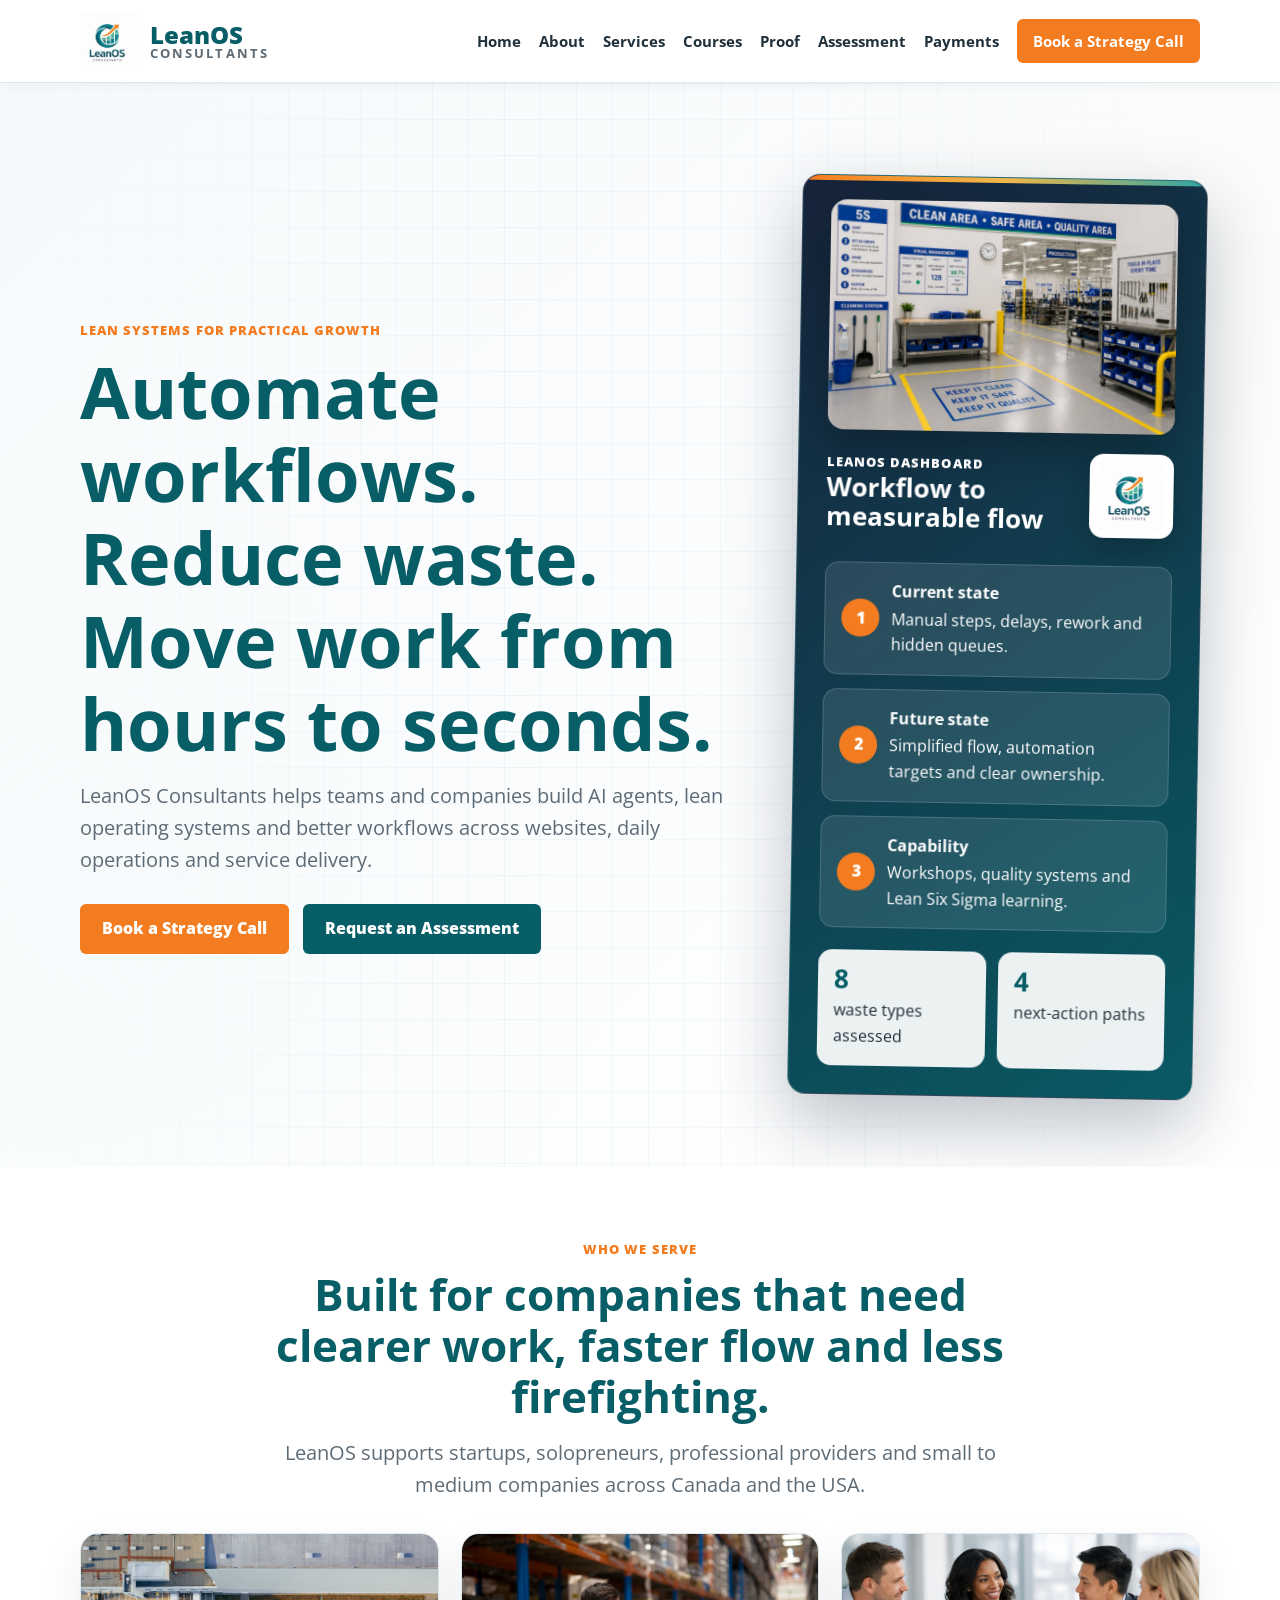
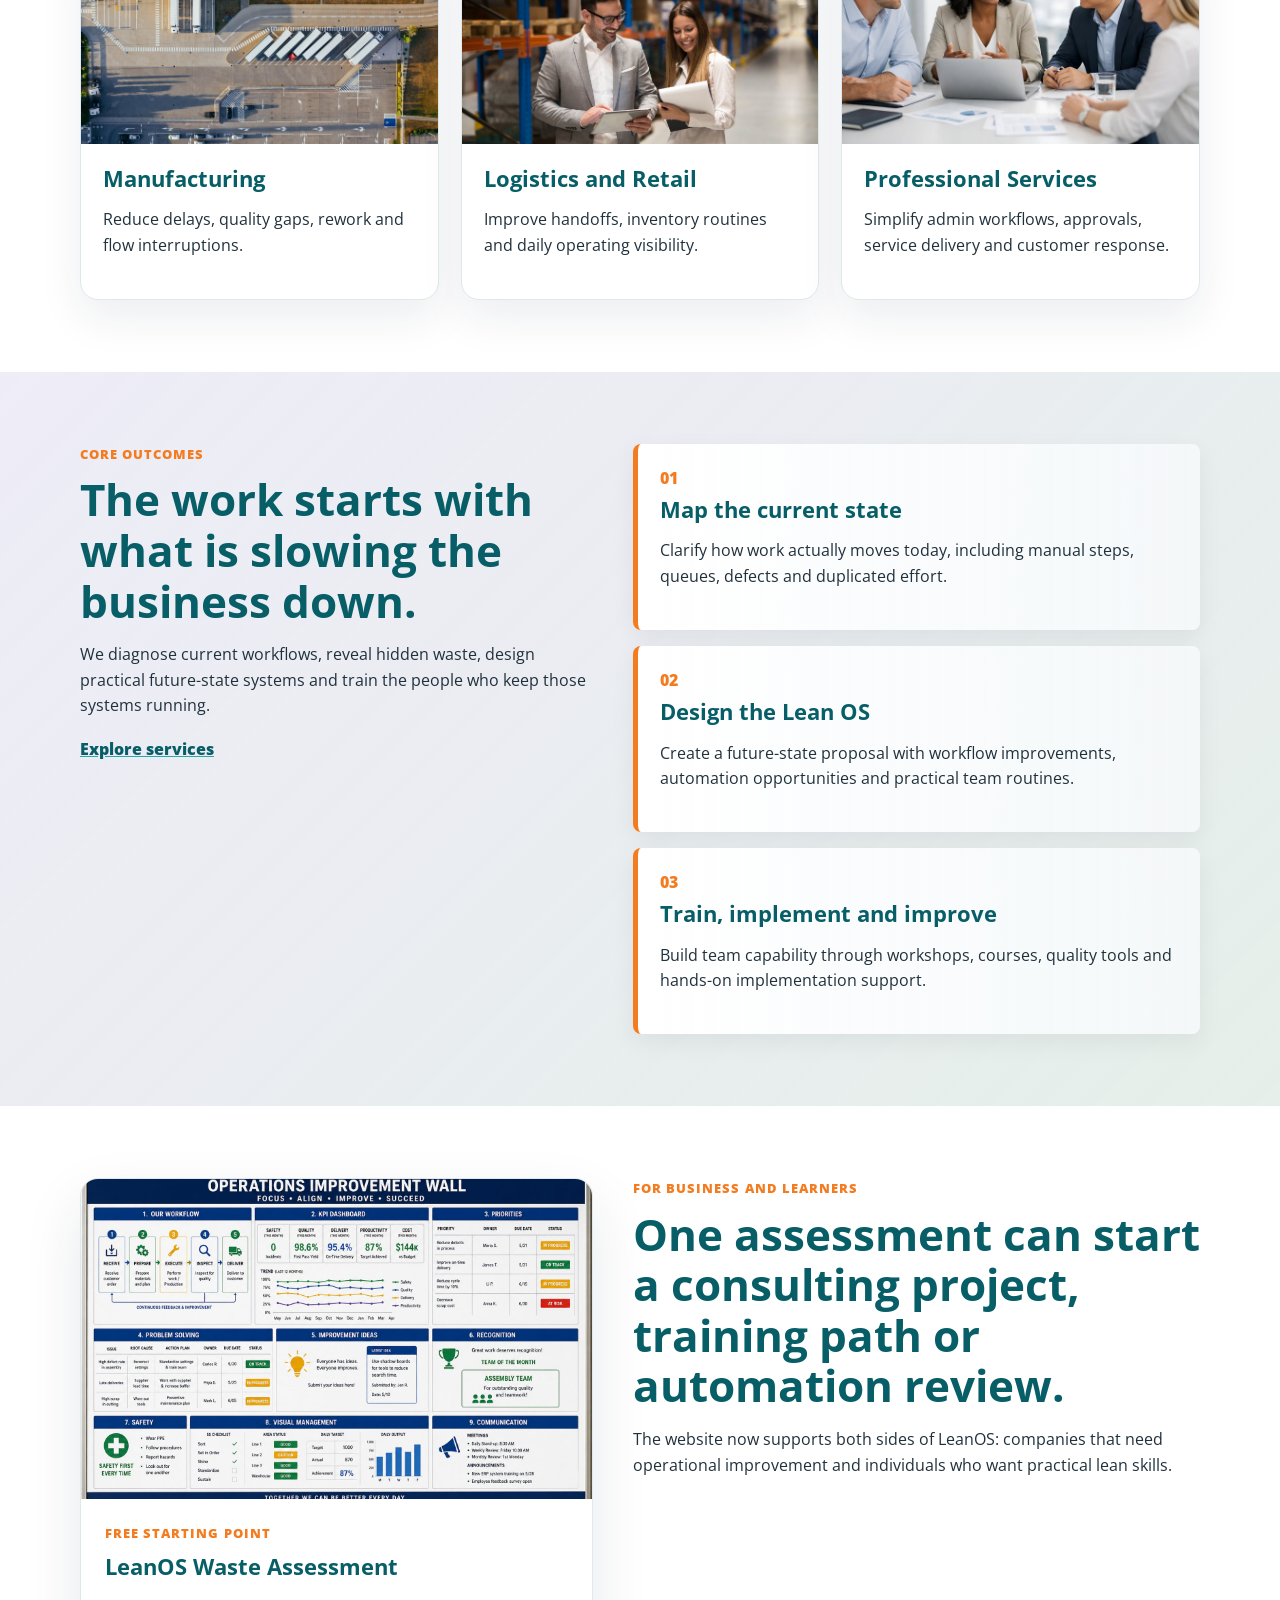
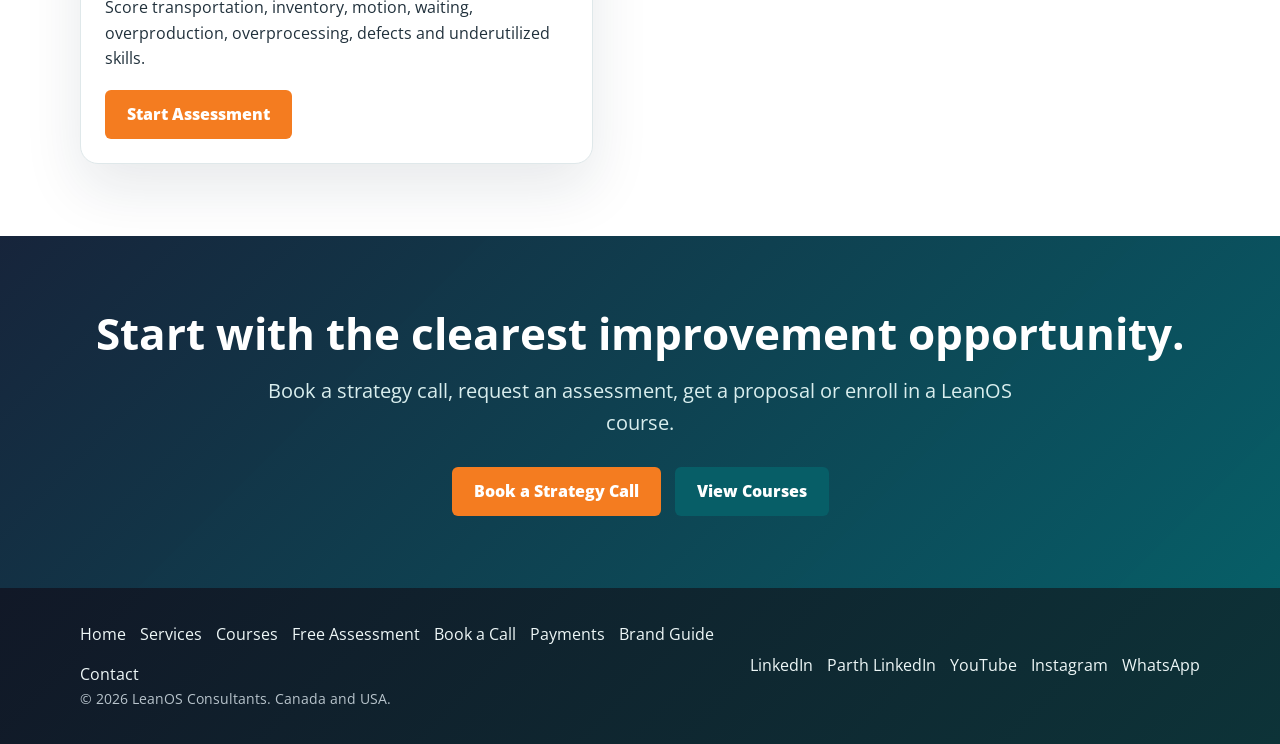
==== index.html @ dd46c3eb "Add files via upload" ====
<!DOCTYPE html>
<html lang="en">
<head>
  <meta charset="UTF-8">
  <meta name="viewport" content="width=device-width, initial-scale=1.0">
  <title>LeanOS Consultants | Lean Systems, AI Agents and Workflow Automation</title>
  <meta name="description" content="LeanOS Consultants helps startups, solopreneurs, small and medium companies improve workflows, reduce waste, train teams and automate daily operations.">
  <link rel="stylesheet" href="style.css">
</head>

<body>
<div id="header-placeholder"></div>

<main>
  <section class="hero">
    <div class="container hero-grid">
      <div>
        <p class="eyebrow">Lean systems for practical growth</p>
        <h1>Automate workflows. Reduce waste. Move work from hours to seconds.</h1>
        <p class="lead">
          LeanOS Consultants helps teams and companies build AI agents, lean operating systems and better workflows across websites, daily operations and service delivery.
        </p>
        <div class="button-row">
          <a href="contact.html" class="btn-primary page-link">Book a Strategy Call</a>
          <a href="office_assessment.html" class="btn-secondary page-link">Request an Assessment</a>
        </div>
      </div>

      <aside class="hero-visual" aria-label="LeanOS workflow transformation snapshot">
        <img class="visual-photo" src="assets/images/leanos-hero-operations.jpg" alt="Clean visual management area in an organized production environment">
        <div class="visual-top">
          <div>
            <p class="eyebrow">LeanOS dashboard</p>
            <h3>Workflow to measurable flow</h3>
          </div>
          <img src="assets/images/LeanOS_logo.png" alt="LeanOS Consultants logo">
        </div>

        <div class="workflow-map">
          <div class="workflow-card">
            <span>1</span>
            <p><strong>Current state</strong> Manual steps, delays, rework and hidden queues.</p>
          </div>
          <div class="workflow-card">
            <span>2</span>
            <p><strong>Future state</strong> Simplified flow, automation targets and clear ownership.</p>
          </div>
          <div class="workflow-card">
            <span>3</span>
            <p><strong>Capability</strong> Workshops, quality systems and Lean Six Sigma learning.</p>
          </div>
        </div>

        <div class="metric-row">
          <div class="metric-chip">
            <strong>8</strong>
            <p>waste types assessed</p>
          </div>
          <div class="metric-chip">
            <strong>4</strong>
            <p>next-action paths</p>
          </div>
        </div>
      </aside>
    </div>
  </section>

  <section>
    <div class="container">
      <div class="section-heading center">
        <p class="eyebrow">Who we serve</p>
        <h2>Built for companies that need clearer work, faster flow and less firefighting.</h2>
        <p class="lead">
          LeanOS supports startups, solopreneurs, professional providers and small to medium companies across Canada and the USA.
        </p>
      </div>

      <div class="media-grid">
        <article class="media-card">
          <img src="assets/images/leanos-production.jpg" alt="Production line and manufacturing workflow">
          <div>
            <h3>Manufacturing</h3>
            <p>Reduce delays, quality gaps, rework and flow interruptions.</p>
          </div>
        </article>
        <article class="media-card">
          <img src="assets/images/leanos-warehouse.jpg" alt="Warehouse team reviewing logistics operations">
          <div>
            <h3>Logistics and Retail</h3>
            <p>Improve handoffs, inventory routines and daily operating visibility.</p>
          </div>
        </article>
        <article class="media-card">
          <img src="assets/images/leanos-professional-services.jpg" alt="Professional services team discussing process improvement">
          <div>
            <h3>Professional Services</h3>
            <p>Simplify admin workflows, approvals, service delivery and customer response.</p>
          </div>
        </article>
      </div>
    </div>
  </section>

  <section class="story-band">
    <div class="container split">
      <div class="section-heading">
        <p class="eyebrow">Core outcomes</p>
        <h2>The work starts with what is slowing the business down.</h2>
        <p>
          We diagnose current workflows, reveal hidden waste, design practical future-state systems and train the people who keep those systems running.
        </p>
        <a href="services.html" class="text-link page-link">Explore services</a>
      </div>

      <div class="process">
        <div class="process-step">
          <span>01</span>
          <h3>Map the current state</h3>
          <p>Clarify how work actually moves today, including manual steps, queues, defects and duplicated effort.</p>
        </div>
        <div class="process-step">
          <span>02</span>
          <h3>Design the Lean OS</h3>
          <p>Create a future-state proposal with workflow improvements, automation opportunities and practical team routines.</p>
        </div>
        <div class="process-step">
          <span>03</span>
          <h3>Train, implement and improve</h3>
          <p>Build team capability through workshops, courses, quality tools and hands-on implementation support.</p>
        </div>
      </div>
    </div>
  </section>

  <section>
    <div class="container split">
      <div class="image-card">
        <img src="assets/images/leanos-assessment-board.jpg" alt="Operations improvement wall and dashboard board">
        <div class="image-card-content">
          <p class="eyebrow">Free starting point</p>
          <h3>LeanOS Waste Assessment</h3>
          <p>Score transportation, inventory, motion, waiting, overproduction, overprocessing, defects and underutilized skills.</p>
          <a href="office_assessment.html" class="btn-primary page-link">Start Assessment</a>
        </div>
      </div>

      <div class="section-heading">
        <p class="eyebrow">For business and learners</p>
        <h2>One assessment can start a consulting project, training path or automation review.</h2>
        <p>
          The website now supports both sides of LeanOS: companies that need operational improvement and individuals who want practical lean skills.
        </p>
      </div>
    </div>
  </section>

  <section class="cta-section">
    <div class="container">
      <h2>Start with the clearest improvement opportunity.</h2>
      <p class="lead">Book a strategy call, request an assessment, get a proposal or enroll in a LeanOS course.</p>
      <div class="button-row" style="justify-content:center;">
        <a href="contact.html" class="btn-primary page-link">Book a Strategy Call</a>
        <a href="courses.html" class="btn-secondary page-link">View Courses</a>
      </div>
    </div>
  </section>
</main>

<div id="footer-placeholder"></div>
<script src="layout.js"></script>
</body>
</html>
---- style.css ----
@import url("https://fonts.googleapis.com/css2?family=Open+Sans:wght@400;600;700;800;900&display=swap");

/* ===== LeanOS Consultants brand system ===== */
:root {
  --white: #ffffff;
  --ink: #21313c;
  --muted: #5d6b76;
  --line: #dfe8ea;
  --light-bg: #f6f9fb;
  --panel: #ffffff;
  --deep-teal: #075e67;
  --deep-teal-hover: #064c54;
  --medium-teal: #2ca6a4;
  --mint: #b8ddd6;
  --orange: #f47c20;
  --orange-hover: #d96610;
  --navy: #17233a;
  --blue: #335c81;
  --gold: #f2b84b;
  --sage: #dce9df;
  --lavender: #ece9f7;
  --charcoal: #111827;
}

* {
  box-sizing: border-box;
}

html,
body {
  margin: 0;
  min-height: 100%;
}

body {
  color: var(--ink);
  font-family: "Open Sans", Calibri, Arial, sans-serif;
  line-height: 1.6;
  background:
    linear-gradient(180deg, rgba(246, 249, 251, 0.7), rgba(255, 255, 255, 0) 420px),
    var(--white);
  display: flex;
  flex-direction: column;
}

main {
  flex: 1;
}

a {
  color: inherit;
}

.container {
  width: min(1120px, calc(100% - 40px));
  margin: 0 auto;
}

section {
  padding: 72px 0;
}

.section-heading {
  max-width: 760px;
  margin-bottom: 32px;
}

.section-heading.center {
  text-align: center;
  margin-left: auto;
  margin-right: auto;
}

.eyebrow {
  color: var(--orange);
  font-size: 13px;
  font-weight: 800;
  letter-spacing: 0.08em;
  margin: 0 0 10px;
  text-transform: uppercase;
}

h1,
h2,
h3 {
  color: var(--deep-teal);
  font-family: "Open Sans", Calibri, Arial, sans-serif;
  line-height: 1.15;
  margin: 0 0 16px;
}

h1 {
  font-size: clamp(40px, 6vw, 72px);
  max-width: 880px;
}

h2 {
  font-size: clamp(30px, 4vw, 44px);
}

h3 {
  font-size: 22px;
}

p {
  margin: 0 0 18px;
}

.lead {
  color: var(--muted);
  font-size: 20px;
  max-width: 760px;
}

.muted {
  color: var(--muted);
}

/* ===== Header ===== */
header {
  backdrop-filter: blur(18px);
  background: rgba(255, 255, 255, 0.88);
  border-bottom: 1px solid var(--line);
  box-shadow: 0 2px 12px rgba(7, 94, 103, 0.06);
  position: sticky;
  top: 0;
  z-index: 1000;
}

header .container {
  display: flex;
  align-items: center;
  justify-content: space-between;
  gap: 24px;
  padding: 12px 0;
}

.logo {
  display: flex;
  align-items: center;
  gap: 12px;
  text-decoration: none;
}

.logo img {
  width: 58px;
  height: 58px;
  object-fit: contain;
}

.brand-text {
  display: flex;
  flex-direction: column;
  line-height: 1;
}

.brand-main {
  color: var(--deep-teal);
  font-size: 24px;
  font-weight: 800;
}

.brand-sub {
  color: var(--muted);
  font-size: 13px;
  font-weight: 700;
  letter-spacing: 0.16em;
  text-transform: uppercase;
}

nav {
  display: flex;
  align-items: center;
  gap: 18px;
  flex-wrap: wrap;
}

nav a {
  color: var(--ink);
  font-size: 15px;
  font-weight: 700;
  text-decoration: none;
}

nav a:hover {
  color: var(--orange);
}

nav .nav-cta {
  background: var(--orange);
  border-radius: 6px;
  color: var(--white);
  padding: 10px 16px;
}

nav .nav-cta:hover {
  background: var(--orange-hover);
  color: var(--white);
}

/* ===== Layout primitives ===== */
.hero {
  background:
    linear-gradient(135deg, rgba(246, 249, 251, 0.96), rgba(255, 255, 255, 0.9)),
    radial-gradient(circle at 92% 18%, rgba(242, 184, 75, 0.22), transparent 30%),
    radial-gradient(circle at 12% 80%, rgba(44, 166, 164, 0.2), transparent 32%);
  overflow: hidden;
  padding: 94px 0 70px;
  position: relative;
}

.hero::after {
  background-image:
    linear-gradient(rgba(7, 94, 103, 0.06) 1px, transparent 1px),
    linear-gradient(90deg, rgba(7, 94, 103, 0.06) 1px, transparent 1px);
  background-size: 36px 36px;
  content: "";
  inset: 0;
  mask-image: linear-gradient(90deg, transparent, #000 40%, transparent);
  opacity: 0.8;
  pointer-events: none;
  position: absolute;
}

.hero > .container {
  position: relative;
  z-index: 1;
}

.hero-grid {
  align-items: center;
  display: grid;
  gap: 40px;
  grid-template-columns: minmax(0, 1.25fr) minmax(280px, 0.75fr);
}

.hero-panel {
  background: var(--white);
  border: 1px solid var(--line);
  border-radius: 8px;
  box-shadow: 0 16px 40px rgba(7, 94, 103, 0.12);
  padding: 28px;
}

.hero-visual {
  background:
    linear-gradient(145deg, rgba(23, 35, 58, 0.94), rgba(7, 94, 103, 0.92)),
    var(--navy);
  border: 1px solid rgba(255, 255, 255, 0.12);
  border-radius: 18px;
  box-shadow: 0 28px 70px rgba(23, 35, 58, 0.28);
  color: var(--white);
  min-height: 430px;
  overflow: hidden;
  padding: 28px;
  position: relative;
  transform: rotate(1deg);
}

.hero-visual::before {
  background: linear-gradient(90deg, var(--orange), var(--gold), var(--medium-teal));
  content: "";
  height: 5px;
  left: 0;
  position: absolute;
  right: 0;
  top: 0;
}

.hero-visual img {
  background: var(--white);
  border-radius: 14px;
  box-shadow: 0 12px 30px rgba(0, 0, 0, 0.2);
  height: 84px;
  object-fit: contain;
  padding: 8px;
  width: 84px;
}

.hero-visual .visual-photo {
  background: transparent;
  border-radius: 16px;
  box-shadow: 0 18px 42px rgba(0, 0, 0, 0.26);
  display: block;
  height: 230px;
  margin: -4px 0 20px;
  object-fit: cover;
  padding: 0;
  width: 100%;
}

.visual-top {
  align-items: center;
  display: flex;
  justify-content: space-between;
  margin-bottom: 28px;
}

.visual-top p,
.visual-top h3,
.workflow-card p,
.metric-chip p {
  color: inherit;
  margin: 0;
}

.visual-top h3 {
  color: var(--white);
  font-size: 26px;
}

.workflow-map {
  display: grid;
  gap: 14px;
}

.workflow-card {
  align-items: center;
  background: rgba(255, 255, 255, 0.1);
  border: 1px solid rgba(255, 255, 255, 0.16);
  border-radius: 14px;
  display: grid;
  gap: 12px;
  grid-template-columns: 38px 1fr;
  padding: 16px;
}

.workflow-card span {
  align-items: center;
  background: var(--orange);
  border-radius: 50%;
  color: var(--white);
  display: inline-flex;
  font-weight: 900;
  height: 38px;
  justify-content: center;
  width: 38px;
}

.workflow-card strong {
  color: var(--white);
  display: block;
  margin-bottom: 2px;
}

.metric-row {
  display: grid;
  gap: 12px;
  grid-template-columns: repeat(2, minmax(0, 1fr));
  margin-top: 22px;
}

.metric-chip {
  background: rgba(255, 255, 255, 0.92);
  border-radius: 14px;
  color: var(--ink);
  padding: 16px;
}

.metric-chip strong {
  color: var(--deep-teal);
  display: block;
  font-size: 26px;
  line-height: 1;
  margin-bottom: 6px;
}

.hero-panel img {
  display: block;
  margin: 0 auto 20px;
  max-width: 190px;
  width: 70%;
}

.proof-list {
  display: grid;
  gap: 14px;
  margin: 0;
  padding: 0;
}

.proof-list li {
  border-top: 1px solid var(--line);
  color: var(--ink);
  list-style: none;
  padding-top: 14px;
}

.button-row {
  display: flex;
  flex-wrap: wrap;
  gap: 14px;
  margin-top: 28px;
}

.btn-primary,
.btn-secondary,
.primary-btn {
  align-items: center;
  border: 0;
  border-radius: 6px;
  cursor: pointer;
  display: inline-flex;
  font-family: inherit;
  font-size: 16px;
  font-weight: 800;
  justify-content: center;
  min-height: 48px;
  padding: 12px 22px;
  text-decoration: none;
  transition: background 0.2s ease, color 0.2s ease, box-shadow 0.2s ease, transform 0.2s ease;
}

.btn-primary,
.primary-btn {
  background: var(--orange);
  color: var(--white);
}

.btn-primary:hover,
.primary-btn:hover {
  background: var(--orange-hover);
  box-shadow: 0 10px 24px rgba(244, 124, 32, 0.22);
  transform: translateY(-2px);
}

.btn-secondary {
  background: var(--deep-teal);
  color: var(--white);
}

.btn-secondary:hover {
  background: var(--deep-teal-hover);
  box-shadow: 0 10px 24px rgba(7, 94, 103, 0.18);
  transform: translateY(-2px);
}

.text-link {
  color: var(--deep-teal);
  font-weight: 800;
  text-decoration-color: var(--medium-teal);
}

.alt-bg {
  background: var(--light-bg);
}

.split {
  align-items: start;
  display: grid;
  gap: 40px;
  grid-template-columns: minmax(0, 0.95fr) minmax(0, 1.05fr);
}

.cards,
.offer-grid,
.case-grid,
.course-grid,
.testimonial-grid {
  display: grid;
  gap: 22px;
  grid-template-columns: repeat(3, minmax(0, 1fr));
}

.card,
.offer-card,
.case-card,
.course-card,
.testimonial-card,
.contact-card,
.brand-card {
  background: var(--panel);
  border: 1px solid var(--line);
  border-radius: 8px;
  box-shadow: 0 14px 34px rgba(23, 35, 58, 0.06);
  padding: 26px;
  transition: border-color 0.2s ease, box-shadow 0.2s ease, transform 0.2s ease;
}

.card {
  border-top: 4px solid var(--medium-teal);
}

.card:hover,
.offer-card:hover,
.case-card:hover,
.course-card:hover,
.testimonial-card:hover,
.contact-card:hover,
.brand-card:hover {
  border-color: rgba(44, 166, 164, 0.45);
  box-shadow: 0 20px 44px rgba(23, 35, 58, 0.11);
  transform: translateY(-5px);
}

.card h3,
.offer-card h3,
.case-card h3,
.course-card h3,
.testimonial-card h3,
.contact-card h3 {
  margin-bottom: 10px;
}

.check-list,
.plain-list {
  margin: 0;
  padding-left: 20px;
}

.check-list li,
.plain-list li {
  margin-bottom: 10px;
}

.pill-row {
  display: flex;
  flex-wrap: wrap;
  gap: 10px;
  margin-top: 18px;
}

.pill {
  background: #e7f3f1;
  border: 1px solid #cae4df;
  border-radius: 999px;
  color: var(--deep-teal);
  display: inline-flex;
  font-size: 14px;
  font-weight: 800;
  padding: 7px 12px;
}

.stat-strip {
  display: grid;
  gap: 16px;
  grid-template-columns: repeat(4, minmax(0, 1fr));
}

.stat {
  background: var(--deep-teal);
  border-radius: 8px;
  color: var(--white);
  padding: 24px;
}

.stat strong {
  color: var(--orange);
  display: block;
  font-size: 36px;
  line-height: 1;
  margin-bottom: 8px;
}

.process {
  display: grid;
  gap: 16px;
}

.process-step {
  background:
    linear-gradient(90deg, rgba(255, 255, 255, 1), rgba(246, 249, 251, 0.9));
  border-left: 5px solid var(--orange);
  border-radius: 8px;
  box-shadow: 0 8px 24px rgba(17, 24, 39, 0.06);
  padding: 22px;
}

.process-step span {
  color: var(--orange);
  display: block;
  font-weight: 900;
  margin-bottom: 6px;
}

.cta-section {
  background:
    linear-gradient(135deg, rgba(23, 35, 58, 0.98), rgba(7, 94, 103, 0.96)),
    var(--deep-teal);
  color: var(--white);
  text-align: center;
}

.cta-section h2,
.cta-section p {
  color: var(--white);
}

.cta-section .lead {
  color: #d9eeee;
  margin-left: auto;
  margin-right: auto;
}

/* ===== Forms ===== */
form {
  background: var(--white);
  border: 1px solid var(--line);
  border-radius: 8px;
  box-shadow: 0 16px 40px rgba(7, 94, 103, 0.1);
  display: flex;
  flex-direction: column;
  gap: 18px;
  margin: 0 auto;
  max-width: 720px;
  padding: 32px;
}

.modern-form {
  background:
    linear-gradient(180deg, rgba(255, 255, 255, 0.96), rgba(246, 249, 251, 0.92)),
    var(--white);
  border: 1px solid rgba(7, 94, 103, 0.16);
  border-radius: 22px;
  box-shadow: 0 28px 70px rgba(23, 35, 58, 0.12);
  max-width: 860px;
  padding: clamp(24px, 4vw, 42px);
  position: relative;
}

.modern-form::before {
  background: linear-gradient(90deg, var(--orange), var(--gold), var(--medium-teal));
  border-radius: 22px 22px 0 0;
  content: "";
  height: 6px;
  left: 0;
  position: absolute;
  right: 0;
  top: 0;
}

.form-kicker {
  color: var(--orange);
  font-size: 12px;
  font-weight: 900;
  letter-spacing: 0.12em;
  margin: 0 0 4px;
  text-transform: uppercase;
}

form .form-title {
  margin-bottom: 0;
  text-align: left;
}

.form-row {
  display: grid;
  gap: 16px;
  grid-template-columns: repeat(2, minmax(0, 1fr));
}

label {
  color: var(--deep-teal);
  display: block;
  font-size: 14px;
  font-weight: 800;
  margin-bottom: 6px;
}

input,
select,
textarea {
  background: #f7fafb;
  border: 1px solid #d6e3e6;
  border-radius: 12px;
  color: var(--ink);
  font: inherit;
  min-height: 56px;
  padding: 14px 16px;
  transition: background 0.2s ease, border-color 0.2s ease, box-shadow 0.2s ease;
  width: 100%;
}

input:focus,
select:focus,
textarea:focus {
  background: var(--white);
  border-color: var(--medium-teal);
  box-shadow: 0 0 0 3px rgba(44, 166, 164, 0.18);
  outline: 0;
}

textarea {
  min-height: 140px;
  resize: vertical;
}

.thank-you {
  color: var(--deep-teal);
  display: none;
  font-weight: 800;
  margin: 0;
}

.form-error {
  color: #a33a2a;
  display: none;
  font-weight: 800;
  margin: 0;
}

.form-actions {
  display: flex;
  flex-wrap: wrap;
  gap: 12px;
}

.field {
  min-width: 0;
}

.contact-layout {
  align-items: start;
  display: grid;
  gap: 34px;
  grid-template-columns: minmax(0, 0.75fr) minmax(320px, 1.25fr);
}

.contact-stack {
  display: grid;
  gap: 18px;
}

.contact-layout-modern {
  grid-template-columns: minmax(280px, 0.62fr) minmax(360px, 1.38fr);
}

.contact-profile-card {
  background:
    linear-gradient(145deg, rgba(23, 35, 58, 0.98), rgba(7, 94, 103, 0.95));
  border: 0;
  color: var(--white);
}

.contact-profile-card h3,
.contact-profile-card p,
.contact-profile-card a {
  color: var(--white);
}

.contact-profile-card .muted {
  color: #d9eeee;
}

.mini-logo {
  background: var(--white);
  border-radius: 16px;
  display: inline-flex;
  margin-bottom: 18px;
  padding: 8px;
}

.mini-logo img {
  height: 74px;
  object-fit: contain;
  width: 74px;
}

.next-step-card {
  background: #fff8ed;
  border-color: rgba(244, 124, 32, 0.2);
}

.next-step {
  align-items: start;
  display: grid;
  gap: 12px;
  grid-template-columns: 34px 1fr;
  margin-top: 14px;
}

.next-step span {
  align-items: center;
  background: var(--orange);
  border-radius: 50%;
  color: var(--white);
  display: inline-flex;
  font-weight: 900;
  height: 34px;
  justify-content: center;
  width: 34px;
}

.next-step p {
  margin: 4px 0 0;
}

/* ===== Footer ===== */
footer {
  background:
    linear-gradient(135deg, var(--charcoal), #0d3338);
  color: var(--white);
  padding: 34px 0;
}

.footer-container {
  align-items: center;
  display: grid;
  gap: 20px;
  grid-template-columns: 1fr auto;
  width: min(1120px, calc(100% - 40px));
  margin: 0 auto;
}

.footer-links,
.footer-socials {
  display: flex;
  flex-wrap: wrap;
  gap: 14px;
}

.footer-links a,
.footer-socials a {
  color: #eef7f7;
  text-decoration: none;
}

.footer-links a:hover,
.footer-socials a:hover {
  color: var(--orange);
}

.footer-copy {
  color: #b8c4cc;
  font-size: 14px;
}

/* ===== Assessment page ===== */
.assessment-shell {
  background: var(--light-bg);
}

.assessment-header {
  background: var(--deep-teal);
  color: var(--white);
  padding: 54px 0;
}

.modern-assessment-hero {
  background:
    linear-gradient(135deg, rgba(7, 94, 103, 0.97), rgba(23, 35, 58, 0.95)),
    var(--deep-teal);
  overflow: hidden;
  position: relative;
}

.modern-assessment-hero::after {
  background-image:
    linear-gradient(rgba(255, 255, 255, 0.08) 1px, transparent 1px),
    linear-gradient(90deg, rgba(255, 255, 255, 0.08) 1px, transparent 1px);
  background-size: 34px 34px;
  content: "";
  inset: 0;
  opacity: 0.6;
  pointer-events: none;
  position: absolute;
}

.modern-assessment-hero > .container {
  position: relative;
  z-index: 1;
}

.assessment-header h1,
.assessment-header p {
  color: var(--white);
}

.assessment-summary-card {
  background: rgba(255, 255, 255, 0.12);
  border: 1px solid rgba(255, 255, 255, 0.18);
  border-radius: 18px;
  color: var(--white);
  padding: 26px;
}

.assessment-summary-card h3,
.assessment-summary-card p {
  color: var(--white);
}

.summary-image {
  border-radius: 14px;
  display: block;
  height: 190px;
  margin-bottom: 20px;
  object-fit: cover;
  width: 100%;
}

.assessment-form {
  margin-top: -120px;
}

.assessment-card {
  background: rgba(255, 255, 255, 0.92);
  border: 1px solid rgba(7, 94, 103, 0.12);
  border-radius: 18px;
  margin-bottom: 24px;
  padding: clamp(22px, 3vw, 32px);
}

.assessment-question {
  align-items: center;
  background: #f7fafb;
  border: 1px solid #e4edf0;
  border-radius: 14px;
  display: grid;
  gap: 18px;
  grid-template-columns: minmax(0, 1fr) 170px;
  margin: 12px 0;
  padding: 14px;
}

.assessment-question:first-of-type {
  border-top: 1px solid #e4edf0;
}

.assessment-actions {
  display: flex;
  flex-wrap: wrap;
  gap: 12px;
  justify-content: center;
  margin: 28px 0;
}

.result-bar {
  background: #e7f3f1;
  border-radius: 999px;
  height: 12px;
  overflow: hidden;
}

.result-bar span {
  background: var(--orange);
  display: block;
  height: 100%;
}

.calendar-shell {
  background: var(--white);
  border: 1px solid var(--line);
  border-radius: 22px;
  box-shadow: 0 28px 70px rgba(23, 35, 58, 0.1);
  overflow: hidden;
}

.calendar-header {
  align-items: center;
  display: flex;
  gap: 18px;
  justify-content: space-between;
  padding: 24px 28px;
}

.calendar-frame {
  border: 0;
  display: block;
  height: 760px;
  width: 100%;
}

.payment-grid {
  display: grid;
  gap: 22px;
  grid-template-columns: repeat(3, minmax(0, 1fr));
}

.payment-card {
  background:
    linear-gradient(180deg, rgba(255, 255, 255, 1), rgba(246, 249, 251, 0.95));
  border: 1px solid var(--line);
  border-radius: 20px;
  box-shadow: 0 20px 48px rgba(23, 35, 58, 0.08);
  display: flex;
  flex-direction: column;
  min-height: 300px;
  padding: 28px;
}

.payment-card .btn-primary {
  margin-top: auto;
}

/* ===== Brand guide ===== */
.brand-grid {
  display: grid;
  gap: 18px;
  grid-template-columns: repeat(2, minmax(0, 1fr));
}

.swatch {
  align-items: center;
  display: flex;
  gap: 14px;
  margin: 12px 0;
}

.swatch-color {
  border: 1px solid var(--line);
  border-radius: 6px;
  height: 54px;
  width: 72px;
}

/* ===== Modern visual sections ===== */
.story-band {
  background:
    linear-gradient(135deg, rgba(236, 233, 247, 0.8), rgba(220, 233, 223, 0.65)),
    var(--light-bg);
}

.visual-card {
  background: var(--navy);
  border-radius: 18px;
  color: var(--white);
  overflow: hidden;
  padding: 28px;
  position: relative;
}

.visual-card::after {
  background:
    radial-gradient(circle at 70% 20%, rgba(244, 124, 32, 0.4), transparent 22%),
    radial-gradient(circle at 20% 80%, rgba(44, 166, 164, 0.35), transparent 28%);
  content: "";
  inset: 0;
  pointer-events: none;
  position: absolute;
}

.visual-card > * {
  position: relative;
  z-index: 1;
}

.visual-card h3,
.visual-card p {
  color: var(--white);
}

.image-card {
  background: var(--white);
  border: 1px solid var(--line);
  border-radius: 18px;
  box-shadow: 0 24px 58px rgba(23, 35, 58, 0.1);
  overflow: hidden;
}

.image-card img {
  display: block;
  height: 320px;
  object-fit: cover;
  width: 100%;
}

.image-card-content {
  padding: 24px;
}

.image-card-content p:last-child {
  margin-bottom: 0;
}

.media-grid {
  display: grid;
  gap: 22px;
  grid-template-columns: repeat(3, minmax(0, 1fr));
}

.media-card {
  background: var(--white);
  border: 1px solid var(--line);
  border-radius: 18px;
  box-shadow: 0 18px 44px rgba(23, 35, 58, 0.08);
  overflow: hidden;
}

.media-card img {
  display: block;
  height: 210px;
  object-fit: cover;
  width: 100%;
}

.media-card div {
  padding: 22px;
}

.offer-card img,
.course-card img {
  border-radius: 14px;
  display: block;
  height: 180px;
  margin: -8px -8px 18px;
  object-fit: cover;
  width: calc(100% + 16px);
}

.industry-strip {
  display: grid;
  gap: 16px;
  grid-template-columns: repeat(6, minmax(0, 1fr));
}

.industry-tile {
  background: var(--white);
  border: 1px solid var(--line);
  border-radius: 14px;
  color: var(--deep-teal);
  font-weight: 800;
  min-height: 120px;
  padding: 18px;
}

.industry-tile:nth-child(2n) {
  background: var(--sage);
}

.industry-tile:nth-child(3n) {
  background: var(--lavender);
}

.industry-tile:nth-child(4n) {
  background: #fff5e7;
}

.founder-card {
  align-items: center;
  background:
    linear-gradient(135deg, rgba(255, 255, 255, 0.94), rgba(246, 249, 251, 0.96));
  border: 1px solid var(--line);
  border-radius: 18px;
  box-shadow: 0 22px 54px rgba(23, 35, 58, 0.1);
  display: grid;
  gap: 30px;
  grid-template-columns: 240px 1fr;
  padding: 34px;
}

.founder-photo {
  align-items: center;
  aspect-ratio: 1;
  background:
    linear-gradient(135deg, rgba(7, 94, 103, 0.95), rgba(51, 92, 129, 0.95)),
    var(--deep-teal);
  border-radius: 18px;
  color: var(--white);
  display: flex;
  font-size: 64px;
  font-weight: 900;
  justify-content: center;
  overflow: hidden;
}

.founder-photo img {
  height: 100%;
  object-fit: cover;
  width: 100%;
}

.founder-meta {
  color: var(--orange);
  font-weight: 900;
  letter-spacing: 0.06em;
  text-transform: uppercase;
}

/* ===== Motion ===== */
@keyframes fadeUp {
  from {
    opacity: 0;
    transform: translateY(24px);
  }
  to {
    opacity: 1;
    transform: translateY(0);
  }
}

@keyframes gentleFloat {
  0%,
  100% {
    transform: translateY(0) rotate(1deg);
  }
  50% {
    transform: translateY(-10px) rotate(0deg);
  }
}

.hero h1,
.hero .lead,
.hero .button-row {
  animation: fadeUp 0.75s ease both;
}

.hero .lead {
  animation-delay: 0.1s;
}

.hero .button-row {
  animation-delay: 0.2s;
}

.hero-visual {
  animation: gentleFloat 7s ease-in-out infinite;
}

.reveal {
  opacity: 0;
  transform: translateY(22px);
  transition: opacity 0.7s ease, transform 0.7s ease;
}

.reveal.in-view {
  opacity: 1;
  transform: translateY(0);
}

@media (prefers-reduced-motion: reduce) {
  *,
  *::before,
  *::after {
    animation-duration: 0.01ms !important;
    animation-iteration-count: 1 !important;
    scroll-behavior: auto !important;
    transition-duration: 0.01ms !important;
  }
}

/* ===== Responsive ===== */
@media (max-width: 900px) {
  header .container,
  .hero-grid,
  .split,
  .contact-layout,
  .footer-container {
    grid-template-columns: 1fr;
  }

  header .container {
    align-items: flex-start;
  }

  nav {
    gap: 12px;
  }

  .cards,
  .offer-grid,
  .case-grid,
  .course-grid,
  .testimonial-grid,
  .payment-grid,
  .media-grid,
  .stat-strip,
  .brand-grid,
  .industry-strip,
  .founder-card {
    grid-template-columns: 1fr;
  }

  .hero-visual {
    transform: none;
  }

  .assessment-form {
    margin-top: -70px;
  }

  .calendar-header {
    align-items: flex-start;
    flex-direction: column;
  }
}

@media (max-width: 640px) {
  .container,
  .footer-container {
    width: min(100% - 28px, 1120px);
  }

  section {
    padding: 52px 0;
  }

  .form-row,
  .assessment-question {
    grid-template-columns: 1fr;
  }

  form {
    padding: 24px;
  }

  .logo img {
    width: 48px;
    height: 48px;
  }

  .metric-row {
    grid-template-columns: 1fr;
  }

  .founder-card {
    padding: 22px;
  }

  .calendar-frame {
    height: 680px;
  }

  .image-card img,
  .hero-visual .visual-photo {
    height: 240px;
  }
}
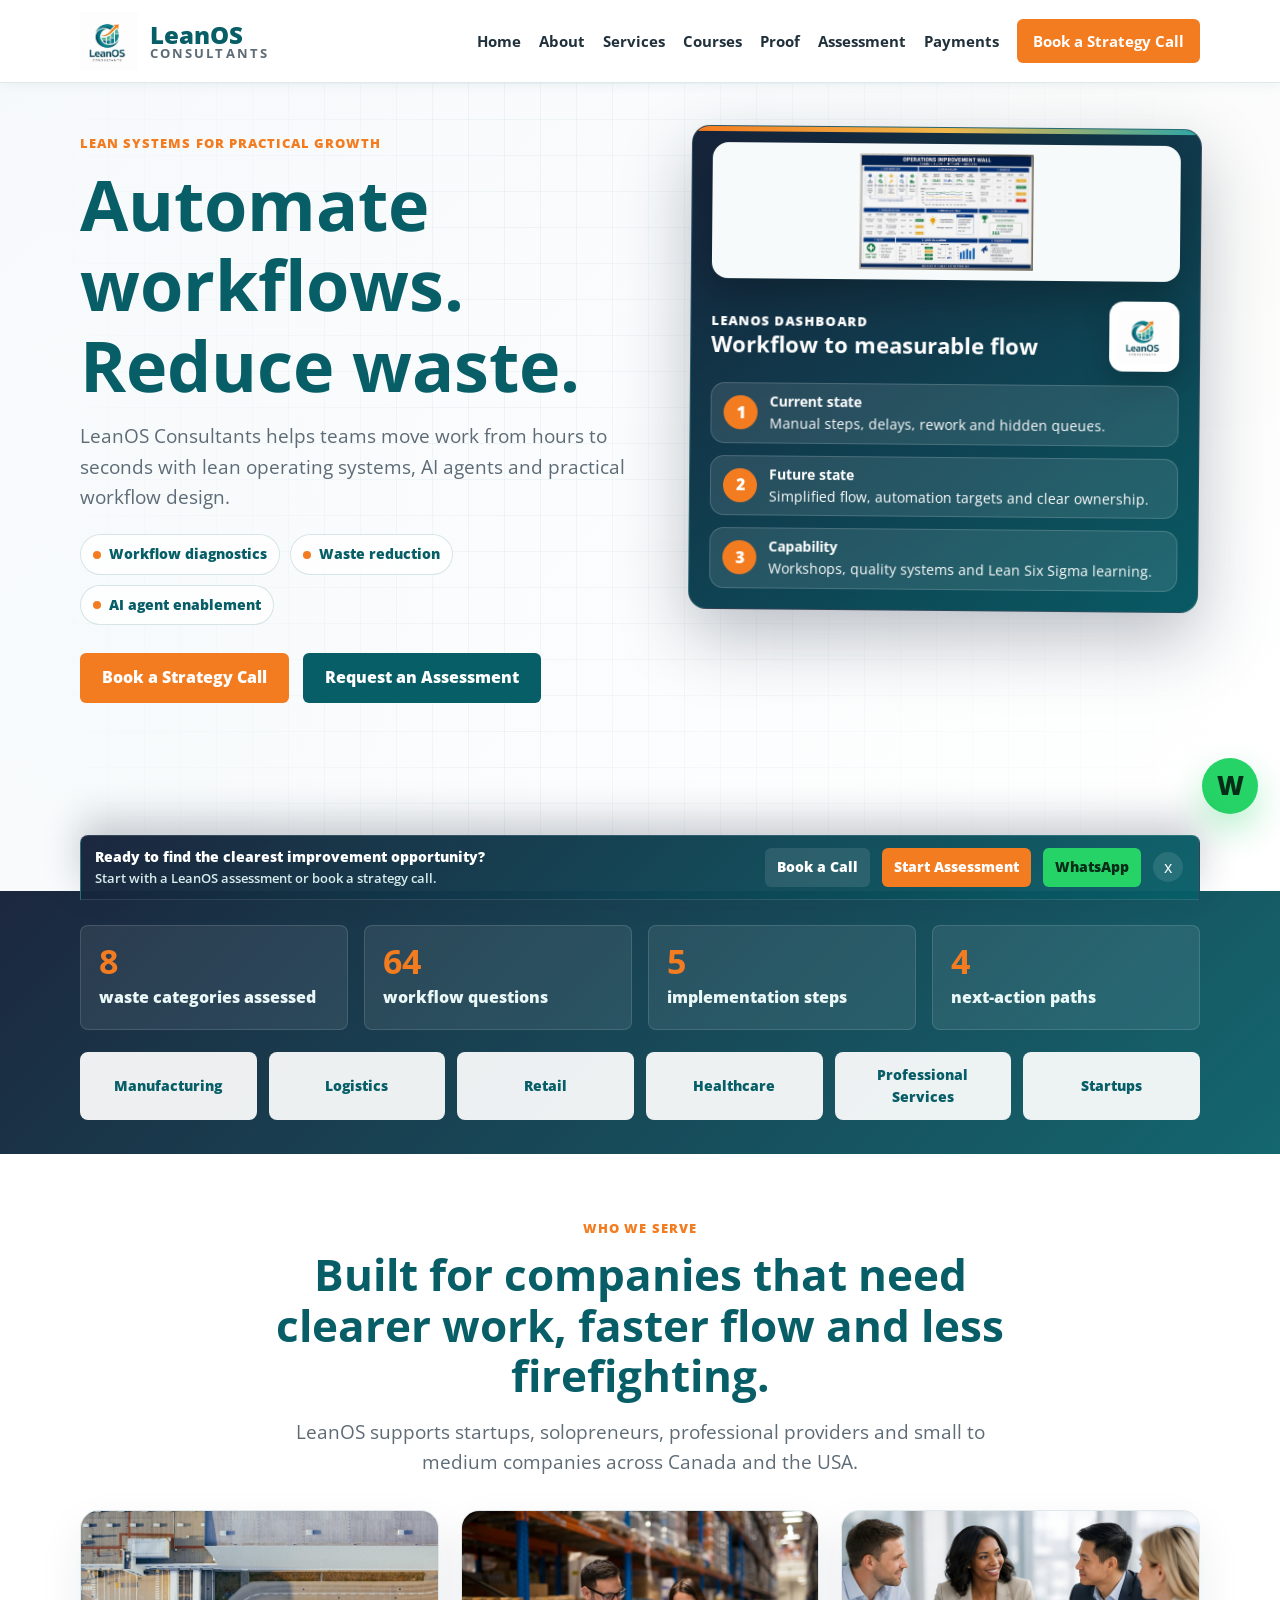
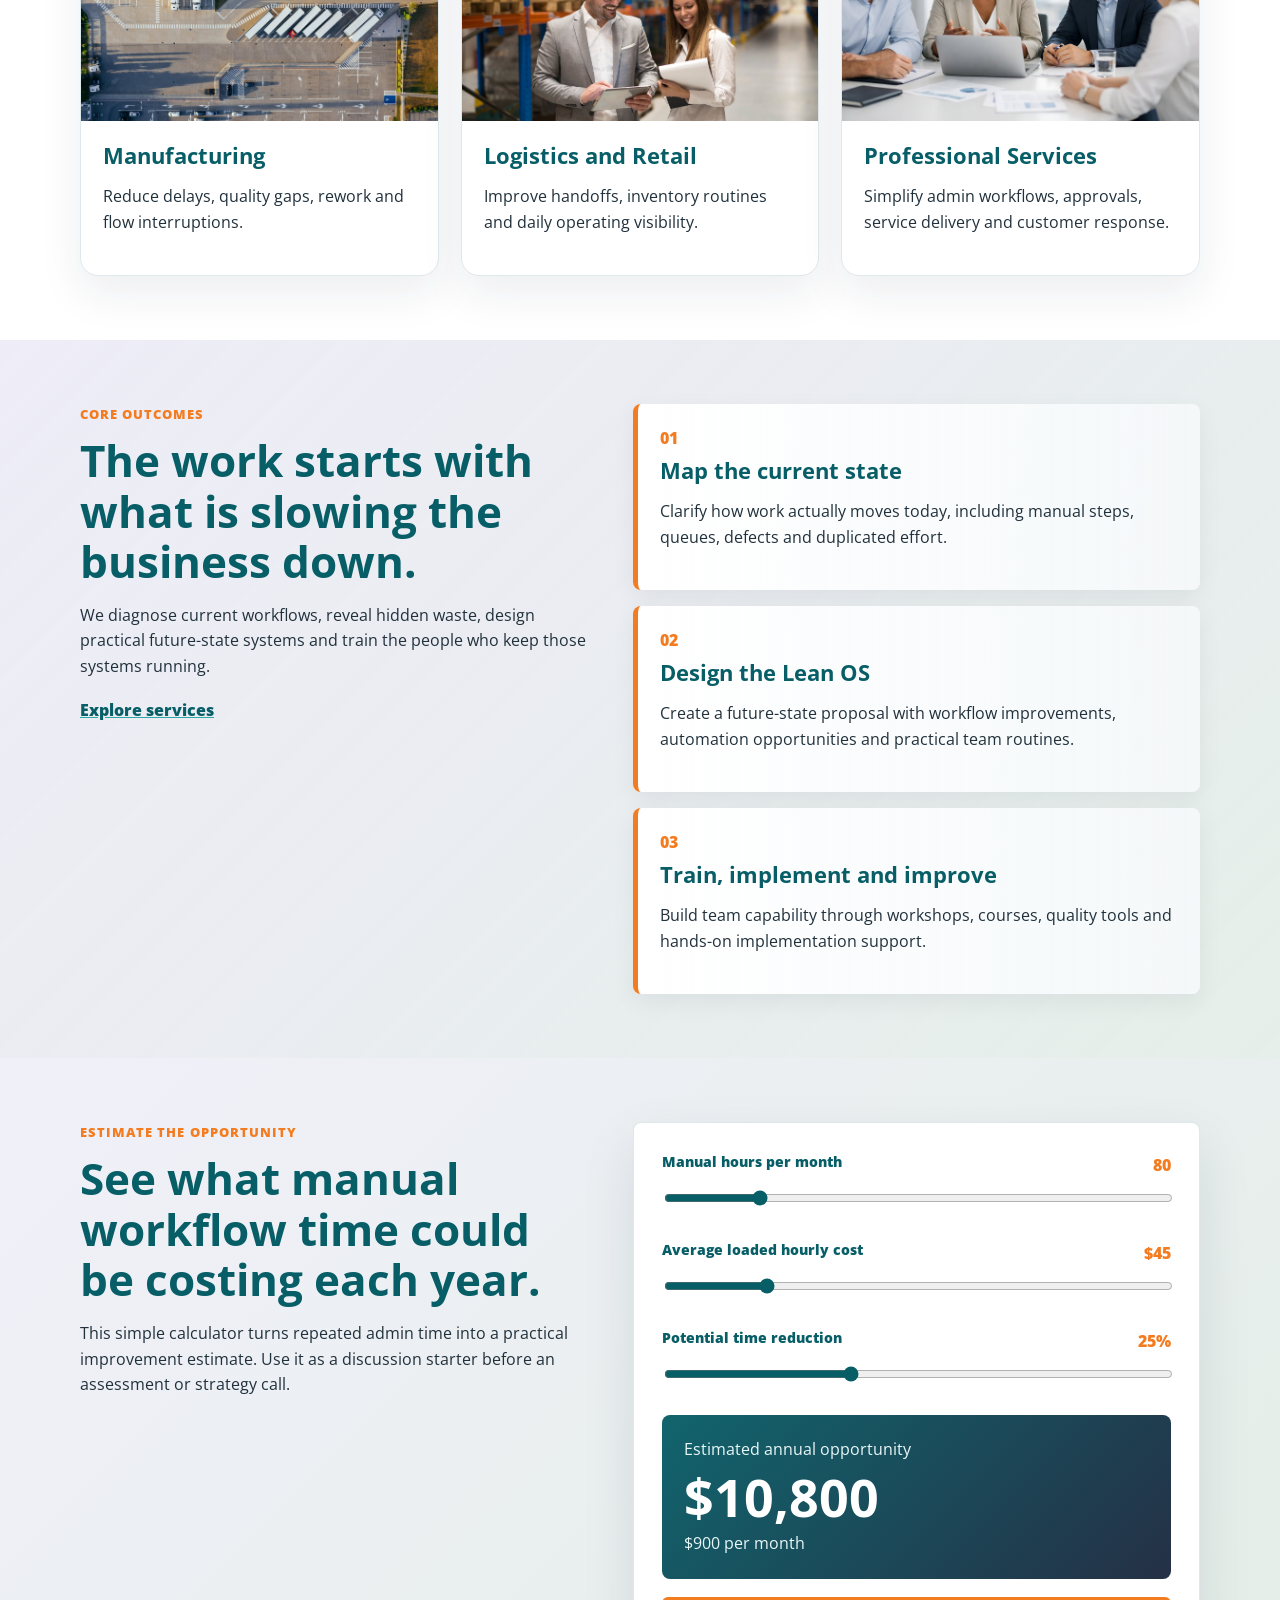
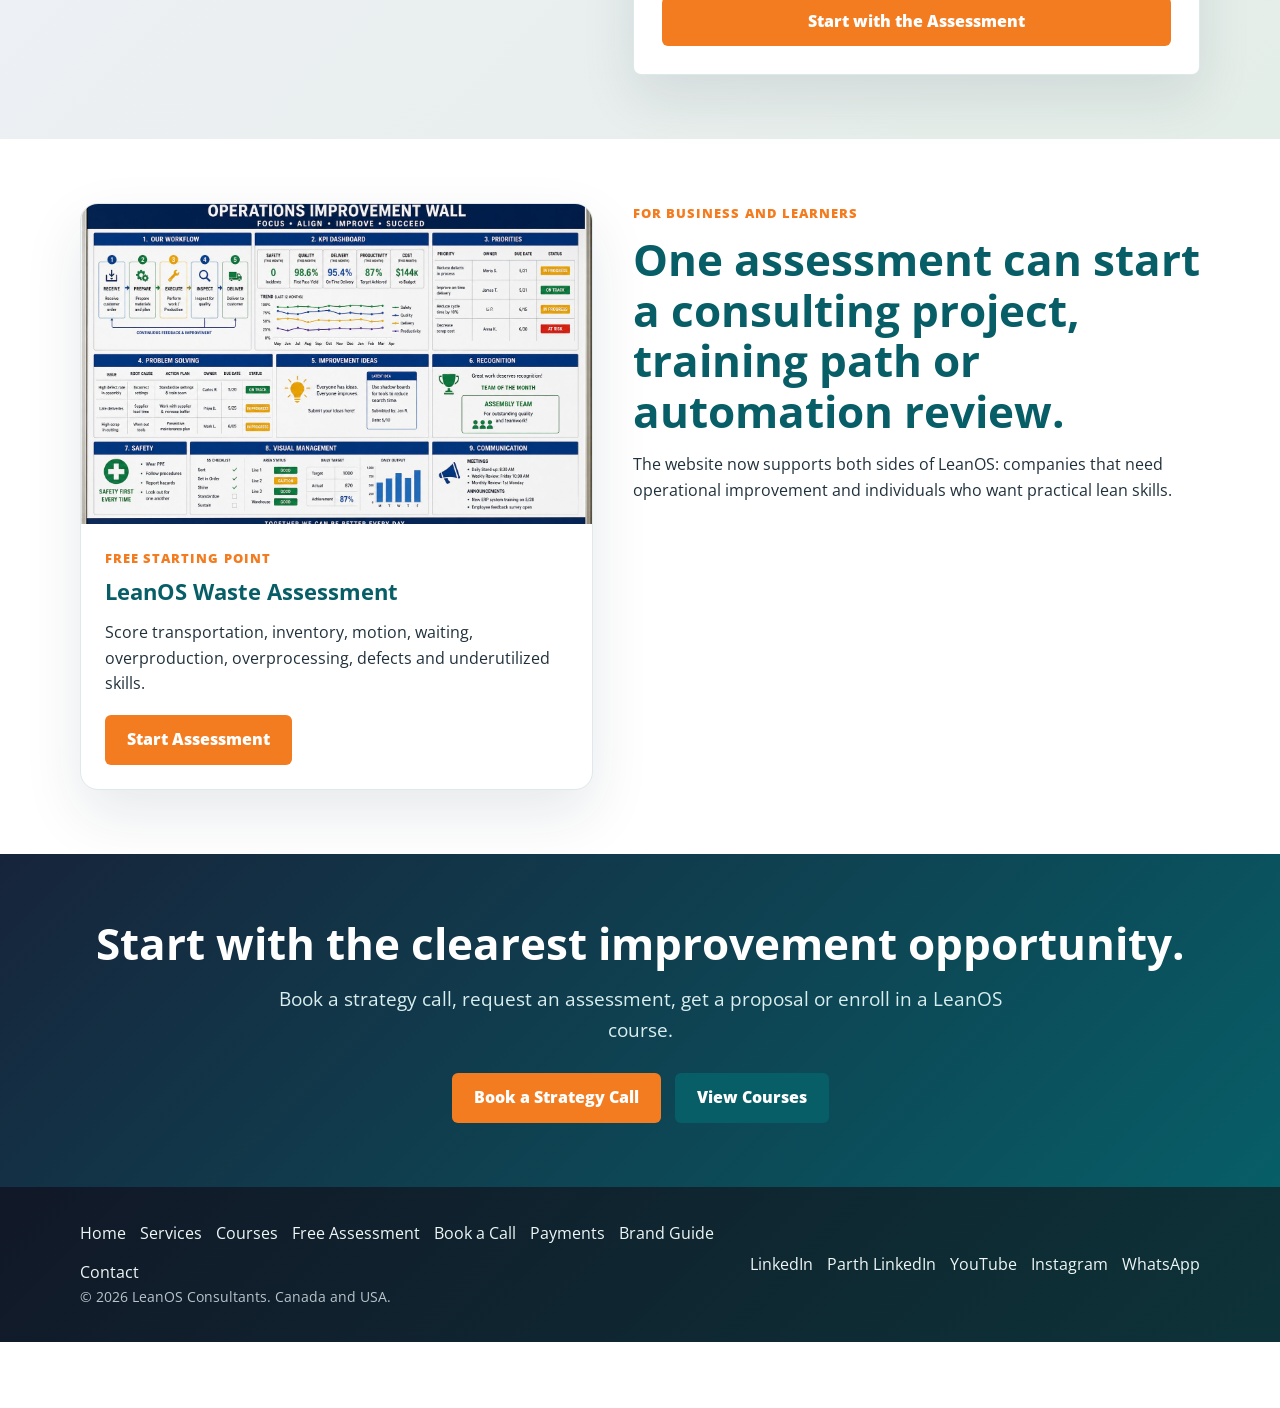
==== commit 3fd26fb5: "Add files via upload" ====
--- a/index.html
+++ b/index.html
@@ -12,14 +12,19 @@
 <div id="header-placeholder"></div>
 
 <main>
-  <section class="hero">
+  <section class="hero home-hero">
     <div class="container hero-grid">
-      <div>
+      <div class="hero-copy">
         <p class="eyebrow">Lean systems for practical growth</p>
-        <h1>Automate workflows. Reduce waste. Move work from hours to seconds.</h1>
+        <h1>Automate workflows. Reduce waste.</h1>
         <p class="lead">
-          LeanOS Consultants helps teams and companies build AI agents, lean operating systems and better workflows across websites, daily operations and service delivery.
-        </p>
+          LeanOS Consultants helps teams move work from hours to seconds with lean operating systems, AI agents and practical workflow design.
+        </p>
+        <div class="hero-badges" aria-label="LeanOS focus areas">
+          <span class="mini-badge">Workflow diagnostics</span>
+          <span class="mini-badge">Waste reduction</span>
+          <span class="mini-badge">AI agent enablement</span>
+        </div>
         <div class="button-row">
           <a href="contact.html" class="btn-primary page-link">Book a Strategy Call</a>
           <a href="office_assessment.html" class="btn-secondary page-link">Request an Assessment</a>
@@ -27,7 +32,7 @@
       </div>
 
       <aside class="hero-visual" aria-label="LeanOS workflow transformation snapshot">
-        <img class="visual-photo" src="assets/images/leanos-hero-operations.jpg" alt="Clean visual management area in an organized production environment">
+        <img class="visual-photo" src="assets/images/leanos-assessment-board.jpg" alt="LeanOS operations assessment board">
         <div class="visual-top">
           <div>
             <p class="eyebrow">LeanOS dashboard</p>
@@ -62,6 +67,38 @@
           </div>
         </div>
       </aside>
+    </div>
+  </section>
+
+  <section class="proof-band">
+    <div class="container">
+      <div class="proof-stats">
+        <div>
+          <strong>8</strong>
+          <span>waste categories assessed</span>
+        </div>
+        <div>
+          <strong>64</strong>
+          <span>workflow questions</span>
+        </div>
+        <div>
+          <strong>5</strong>
+          <span>implementation steps</span>
+        </div>
+        <div>
+          <strong>4</strong>
+          <span>next-action paths</span>
+        </div>
+      </div>
+
+      <div class="sector-strip" aria-label="Industries LeanOS can support">
+        <span>Manufacturing</span>
+        <span>Logistics</span>
+        <span>Retail</span>
+        <span>Healthcare</span>
+        <span>Professional Services</span>
+        <span>Startups</span>
+      </div>
     </div>
   </section>
 
@@ -128,6 +165,52 @@
           <h3>Train, implement and improve</h3>
           <p>Build team capability through workshops, courses, quality tools and hands-on implementation support.</p>
         </div>
+      </div>
+    </div>
+  </section>
+
+  <section class="roi-section">
+    <div class="container split">
+      <div class="section-heading">
+        <p class="eyebrow">Estimate the opportunity</p>
+        <h2>See what manual workflow time could be costing each year.</h2>
+        <p>
+          This simple calculator turns repeated admin time into a practical improvement estimate. Use it as a discussion starter before an assessment or strategy call.
+        </p>
+      </div>
+
+      <div class="roi-calculator" data-roi-calculator>
+        <div class="roi-field">
+          <div>
+            <label for="roiHours">Manual hours per month</label>
+            <output id="roiHoursValue">80</output>
+          </div>
+          <input type="range" id="roiHours" min="10" max="400" step="10" value="80">
+        </div>
+
+        <div class="roi-field">
+          <div>
+            <label for="roiRate">Average loaded hourly cost</label>
+            <output id="roiRateValue">$45</output>
+          </div>
+          <input type="range" id="roiRate" min="20" max="150" step="5" value="45">
+        </div>
+
+        <div class="roi-field">
+          <div>
+            <label for="roiReduction">Potential time reduction</label>
+            <output id="roiReductionValue">25%</output>
+          </div>
+          <input type="range" id="roiReduction" min="5" max="60" step="5" value="25">
+        </div>
+
+        <div class="roi-result">
+          <p>Estimated annual opportunity</p>
+          <strong id="roiAnnual">$10,800</strong>
+          <span id="roiMonthly">$900 per month</span>
+        </div>
+
+        <a href="office_assessment.html" class="btn-primary page-link">Start with the Assessment</a>
       </div>
     </div>
   </section>
--- a/style.css
+++ b/style.css
@@ -41,6 +41,7 @@
     var(--white);
   display: flex;
   flex-direction: column;
+  padding-bottom: 66px;
 }
 
 main {
@@ -57,7 +58,7 @@
 }
 
 section {
-  padding: 72px 0;
+  padding: 64px 0;
 }
 
 .section-heading {
@@ -90,8 +91,8 @@
 }
 
 h1 {
-  font-size: clamp(40px, 6vw, 72px);
-  max-width: 880px;
+  font-size: clamp(38px, 5.4vw, 64px);
+  max-width: 840px;
 }
 
 h2 {
@@ -108,7 +109,7 @@
 
 .lead {
   color: var(--muted);
-  font-size: 20px;
+  font-size: 19px;
   max-width: 760px;
 }
 
@@ -205,7 +206,7 @@
     radial-gradient(circle at 92% 18%, rgba(242, 184, 75, 0.22), transparent 30%),
     radial-gradient(circle at 12% 80%, rgba(44, 166, 164, 0.2), transparent 32%);
   overflow: hidden;
-  padding: 94px 0 70px;
+  padding: 56px 0 52px;
   position: relative;
 }
 
@@ -230,8 +231,95 @@
 .hero-grid {
   align-items: center;
   display: grid;
-  gap: 40px;
-  grid-template-columns: minmax(0, 1.25fr) minmax(280px, 0.75fr);
+  gap: 44px;
+  grid-template-columns: minmax(0, 1fr) minmax(360px, 0.9fr);
+}
+
+.hero-copy {
+  padding-top: 6px;
+}
+
+.home-hero {
+  min-height: calc(100vh - 92px);
+  padding: 44px 0 46px;
+}
+
+.home-hero .hero-grid {
+  align-items: start;
+}
+
+.home-hero h1 {
+  font-size: clamp(42px, 5.8vw, 70px);
+  max-width: 720px;
+}
+
+.home-hero .hero-visual {
+  min-height: 0;
+  padding: 20px;
+}
+
+.home-hero .hero-visual .visual-photo {
+  height: 136px;
+}
+
+.home-hero .visual-top {
+  margin-bottom: 14px;
+}
+
+.home-hero .workflow-card {
+  grid-template-columns: 34px 1fr;
+  padding: 8px 12px;
+}
+
+.home-hero .workflow-card span {
+  height: 34px;
+  width: 34px;
+}
+
+.home-hero .workflow-card p {
+  font-size: 14px;
+  line-height: 1.45;
+}
+
+.home-hero .visual-top h3 {
+  font-size: 22px;
+}
+
+.home-hero .visual-top img {
+  height: 70px;
+  width: 70px;
+}
+
+.home-hero .metric-row {
+  display: none;
+}
+
+.hero-badges {
+  display: flex;
+  flex-wrap: wrap;
+  gap: 10px;
+  margin-top: 22px;
+}
+
+.mini-badge {
+  align-items: center;
+  background: rgba(255, 255, 255, 0.78);
+  border: 1px solid rgba(7, 94, 103, 0.16);
+  border-radius: 999px;
+  color: var(--deep-teal);
+  display: inline-flex;
+  font-size: 14px;
+  font-weight: 800;
+  gap: 8px;
+  padding: 8px 12px;
+}
+
+.mini-badge::before {
+  background: var(--orange);
+  border-radius: 50%;
+  content: "";
+  height: 8px;
+  width: 8px;
 }
 
 .hero-panel {
@@ -250,11 +338,11 @@
   border-radius: 18px;
   box-shadow: 0 28px 70px rgba(23, 35, 58, 0.28);
   color: var(--white);
-  min-height: 430px;
+  min-height: 400px;
   overflow: hidden;
-  padding: 28px;
+  padding: 24px;
   position: relative;
-  transform: rotate(1deg);
+  transform: rotate(0.5deg);
 }
 
 .hero-visual::before {
@@ -278,14 +366,14 @@
 }
 
 .hero-visual .visual-photo {
-  background: transparent;
+  background: #f7fafb;
   border-radius: 16px;
   box-shadow: 0 18px 42px rgba(0, 0, 0, 0.26);
   display: block;
-  height: 230px;
+  height: 212px;
   margin: -4px 0 20px;
-  object-fit: cover;
-  padding: 0;
+  object-fit: contain;
+  padding: 10px;
   width: 100%;
 }
 
@@ -311,7 +399,7 @@
 
 .workflow-map {
   display: grid;
-  gap: 14px;
+  gap: 12px;
 }
 
 .workflow-card {
@@ -322,7 +410,7 @@
   display: grid;
   gap: 12px;
   grid-template-columns: 38px 1fr;
-  padding: 16px;
+  padding: 14px;
 }
 
 .workflow-card span {
@@ -347,7 +435,7 @@
   display: grid;
   gap: 12px;
   grid-template-columns: repeat(2, minmax(0, 1fr));
-  margin-top: 22px;
+  margin-top: 18px;
 }
 
 .metric-chip {
@@ -516,25 +604,90 @@
 .pill-row {
   display: flex;
   flex-wrap: wrap;
-  gap: 10px;
+  gap: 12px;
   margin-top: 18px;
 }
 
 .pill {
-  background: #e7f3f1;
-  border: 1px solid #cae4df;
-  border-radius: 999px;
+  align-items: center;
+  background: linear-gradient(180deg, #ffffff, #eef7f5);
+  border: 1px solid rgba(44, 166, 164, 0.28);
+  border-radius: 10px;
+  box-shadow: 0 8px 20px rgba(23, 35, 58, 0.05);
   color: var(--deep-teal);
   display: inline-flex;
   font-size: 14px;
   font-weight: 800;
-  padding: 7px 12px;
+  gap: 8px;
+  padding: 9px 12px;
+}
+
+.pill::before {
+  background: var(--medium-teal);
+  border-radius: 3px;
+  content: "";
+  height: 10px;
+  width: 10px;
 }
 
 .stat-strip {
   display: grid;
   gap: 16px;
   grid-template-columns: repeat(4, minmax(0, 1fr));
+}
+
+.proof-band {
+  background:
+    linear-gradient(135deg, rgba(23, 35, 58, 0.98), rgba(7, 94, 103, 0.95));
+  color: var(--white);
+  padding: 34px 0;
+}
+
+.proof-stats {
+  display: grid;
+  gap: 16px;
+  grid-template-columns: repeat(4, minmax(0, 1fr));
+  margin-bottom: 22px;
+}
+
+.proof-stats div {
+  background: rgba(255, 255, 255, 0.08);
+  border: 1px solid rgba(255, 255, 255, 0.13);
+  border-radius: 8px;
+  padding: 18px;
+}
+
+.proof-stats strong {
+  color: var(--orange);
+  display: block;
+  font-size: 34px;
+  line-height: 1;
+  margin-bottom: 7px;
+}
+
+.proof-stats span {
+  color: #e9f7f7;
+  font-weight: 800;
+}
+
+.sector-strip {
+  display: grid;
+  gap: 12px;
+  grid-template-columns: repeat(6, minmax(0, 1fr));
+}
+
+.sector-strip span {
+  align-items: center;
+  background: rgba(255, 255, 255, 0.92);
+  border-radius: 8px;
+  color: var(--deep-teal);
+  display: flex;
+  font-size: 14px;
+  font-weight: 900;
+  justify-content: center;
+  min-height: 58px;
+  padding: 12px;
+  text-align: center;
 }
 
 .stat {
@@ -566,6 +719,57 @@
   padding: 22px;
 }
 
+.method-grid {
+  display: grid;
+  gap: 18px;
+  grid-template-columns: repeat(5, minmax(0, 1fr));
+}
+
+.method-step {
+  background:
+    linear-gradient(180deg, rgba(255, 255, 255, 0.98), rgba(246, 249, 251, 0.94));
+  border: 1px solid rgba(7, 94, 103, 0.14);
+  border-radius: 8px;
+  box-shadow: 0 18px 44px rgba(23, 35, 58, 0.08);
+  min-height: 280px;
+  padding: 22px;
+  position: relative;
+}
+
+.method-step::before {
+  background: linear-gradient(180deg, var(--orange), var(--medium-teal));
+  border-radius: 8px 8px 0 0;
+  content: "";
+  height: 5px;
+  left: -1px;
+  position: absolute;
+  right: -1px;
+  top: -1px;
+}
+
+.method-step span {
+  align-items: center;
+  background: var(--navy);
+  border-radius: 50%;
+  color: var(--white);
+  display: inline-flex;
+  font-size: 13px;
+  font-weight: 900;
+  height: 38px;
+  justify-content: center;
+  margin-bottom: 18px;
+  width: 38px;
+}
+
+.method-step h3 {
+  font-size: 19px;
+}
+
+.method-step p {
+  color: var(--muted);
+  font-size: 15px;
+}
+
 .process-step span {
   color: var(--orange);
   display: block;
@@ -590,6 +794,173 @@
   color: #d9eeee;
   margin-left: auto;
   margin-right: auto;
+}
+
+.roi-section {
+  background:
+    linear-gradient(135deg, rgba(236, 233, 247, 0.55), rgba(220, 233, 223, 0.7)),
+    var(--light-bg);
+}
+
+.roi-calculator {
+  background: var(--white);
+  border: 1px solid rgba(7, 94, 103, 0.14);
+  border-radius: 8px;
+  box-shadow: 0 22px 54px rgba(23, 35, 58, 0.1);
+  display: grid;
+  gap: 18px;
+  padding: 28px;
+}
+
+.roi-field > div {
+  align-items: center;
+  display: flex;
+  justify-content: space-between;
+  gap: 16px;
+}
+
+.roi-field output {
+  color: var(--orange);
+  font-weight: 900;
+}
+
+.roi-field input[type="range"] {
+  accent-color: var(--deep-teal);
+  background: transparent;
+  border: 0;
+  min-height: 32px;
+  padding: 0;
+}
+
+.roi-result {
+  background:
+    linear-gradient(135deg, rgba(7, 94, 103, 0.96), rgba(23, 35, 58, 0.94));
+  border-radius: 8px;
+  color: var(--white);
+  padding: 22px;
+}
+
+.roi-result p,
+.roi-result span {
+  color: #e9f7f7;
+  margin: 0;
+}
+
+.roi-result strong {
+  color: var(--white);
+  display: block;
+  font-size: clamp(34px, 5vw, 52px);
+  line-height: 1;
+  margin: 8px 0;
+}
+
+.sticky-action-bar {
+  align-items: center;
+  background:
+    linear-gradient(135deg, rgba(23, 35, 58, 0.98), rgba(7, 94, 103, 0.97));
+  border: 1px solid rgba(255, 255, 255, 0.12);
+  border-radius: 8px 8px 0 0;
+  bottom: 0;
+  box-shadow: 0 -16px 36px rgba(23, 35, 58, 0.22);
+  color: var(--white);
+  display: grid;
+  gap: 12px;
+  grid-template-columns: 1fr auto auto auto 32px;
+  left: 50%;
+  max-width: 1120px;
+  padding: 10px 14px;
+  position: fixed;
+  transform: translateX(-50%);
+  width: min(100% - 32px, 1120px);
+  z-index: 1200;
+}
+
+.sticky-action-bar p {
+  color: var(--white);
+  font-size: 14px;
+  font-weight: 800;
+  margin: 0;
+}
+
+.sticky-action-bar span {
+  color: #d9eeee;
+  display: block;
+  font-size: 13px;
+  font-weight: 600;
+}
+
+.sticky-action-bar a {
+  border-radius: 6px;
+  font-size: 14px;
+  font-weight: 900;
+  min-height: 38px;
+  padding: 8px 12px;
+  text-decoration: none;
+}
+
+.sticky-action-bar .sticky-call {
+  background: rgba(255, 255, 255, 0.1);
+  color: var(--white);
+}
+
+.sticky-action-bar .sticky-assessment {
+  background: var(--orange);
+  color: var(--white);
+}
+
+.sticky-action-bar .sticky-whatsapp {
+  background: #25d366;
+  color: #062d18;
+}
+
+.sticky-action-close {
+  align-items: center;
+  background: rgba(255, 255, 255, 0.1);
+  border: 0;
+  border-radius: 50%;
+  color: var(--white);
+  cursor: pointer;
+  display: inline-flex;
+  font: inherit;
+  height: 30px;
+  justify-content: center;
+  width: 30px;
+}
+
+.whatsapp-float {
+  align-items: center;
+  background: #25d366;
+  border-radius: 50%;
+  bottom: 86px;
+  box-shadow: 0 16px 34px rgba(37, 211, 102, 0.32);
+  color: #062d18;
+  display: inline-flex;
+  font-size: 26px;
+  font-weight: 900;
+  height: 56px;
+  justify-content: center;
+  position: fixed;
+  right: 22px;
+  text-decoration: none;
+  width: 56px;
+  z-index: 1195;
+}
+
+.whatsapp-float::before {
+  content: "W";
+}
+
+.whatsapp-float:hover,
+.sticky-action-bar .sticky-whatsapp:hover {
+  background: #1fb857;
+}
+
+body.sticky-action-hidden {
+  padding-bottom: 0;
+}
+
+body.sticky-action-hidden .sticky-action-bar {
+  display: none;
 }
 
 /* ===== Forms ===== */
@@ -827,13 +1198,15 @@
 
 /* ===== Assessment page ===== */
 .assessment-shell {
-  background: var(--light-bg);
+  background:
+    linear-gradient(180deg, #eef5f7 0, #f8fbfc 520px, #ffffff 100%),
+    var(--light-bg);
 }
 
 .assessment-header {
   background: var(--deep-teal);
   color: var(--white);
-  padding: 54px 0;
+  padding: 48px 0 104px;
 }
 
 .modern-assessment-hero {
@@ -861,6 +1234,40 @@
   z-index: 1;
 }
 
+.assessment-hero-grid {
+  align-items: center;
+  display: grid;
+  gap: 44px;
+  grid-template-columns: minmax(0, 1fr) minmax(360px, 0.86fr);
+}
+
+.assessment-hero-copy h1 {
+  max-width: 620px;
+}
+
+.assessment-stat-row {
+  display: grid;
+  gap: 12px;
+  grid-template-columns: repeat(3, minmax(0, 1fr));
+  margin-top: 28px;
+}
+
+.assessment-stat-row span {
+  background: rgba(255, 255, 255, 0.11);
+  border: 1px solid rgba(255, 255, 255, 0.16);
+  border-radius: 8px;
+  color: #e9f7f7;
+  font-weight: 800;
+  padding: 14px;
+}
+
+.assessment-stat-row strong {
+  color: var(--orange);
+  display: block;
+  font-size: 30px;
+  line-height: 1;
+}
+
 .assessment-header h1,
 .assessment-header p {
   color: var(--white);
@@ -882,38 +1289,191 @@
 .summary-image {
   border-radius: 14px;
   display: block;
-  height: 190px;
+  height: 160px;
   margin-bottom: 20px;
-  object-fit: cover;
+  object-fit: contain;
+  background: #f7fafb;
   width: 100%;
 }
 
+.assessment-tool-section {
+  margin-top: -56px;
+  padding: 0 0 72px;
+  position: relative;
+  z-index: 2;
+}
+
+.assessment-layout {
+  align-items: start;
+  display: grid;
+  gap: 28px;
+  grid-template-columns: 280px minmax(0, 1fr);
+}
+
+.assessment-guide {
+  background:
+    linear-gradient(180deg, #ffffff, #f4faf9);
+  border: 1px solid rgba(7, 94, 103, 0.14);
+  border-radius: 8px;
+  box-shadow: 0 18px 42px rgba(23, 35, 58, 0.08);
+  padding: 24px;
+  position: sticky;
+  top: 104px;
+}
+
+.assessment-guide h2 {
+  font-size: 25px;
+}
+
+.score-guide {
+  display: grid;
+  gap: 8px;
+  margin: 18px 0;
+}
+
+.score-guide span {
+  align-items: center;
+  background: var(--white);
+  border: 1px solid #dce9df;
+  border-radius: 8px;
+  color: var(--deep-teal);
+  display: flex;
+  font-weight: 800;
+  justify-content: space-between;
+  padding: 9px 12px;
+}
+
 .assessment-form {
-  margin-top: -120px;
+  background: transparent;
+  border: 0;
+  box-shadow: none;
+  margin-top: 0;
+  max-width: none;
+  padding: 0;
+  width: 100%;
+}
+
+.assessment-form::before {
+  display: none;
 }
 
 .assessment-card {
-  background: rgba(255, 255, 255, 0.92);
-  border: 1px solid rgba(7, 94, 103, 0.12);
-  border-radius: 18px;
-  margin-bottom: 24px;
-  padding: clamp(22px, 3vw, 32px);
+  background: rgba(255, 255, 255, 0.96);
+  border: 1px solid rgba(7, 94, 103, 0.13);
+  border-radius: 8px;
+  box-shadow: 0 18px 42px rgba(23, 35, 58, 0.07);
+  margin-bottom: 18px;
+  padding: clamp(20px, 2.4vw, 28px);
+}
+
+.assessment-info-card {
+  border-top: 5px solid var(--orange);
+}
+
+.assessment-card-heading {
+  margin-bottom: 18px;
+}
+
+.assessment-card-heading h2 {
+  font-size: clamp(24px, 3vw, 34px);
+  margin-bottom: 0;
+}
+
+.assessment-category-grid {
+  display: grid;
+  gap: 18px;
+}
+
+.assessment-category-card {
+  display: grid;
+  gap: 12px;
+  grid-template-columns: repeat(2, minmax(0, 1fr));
+}
+
+.assessment-category-card .assessment-card-heading {
+  grid-column: 1 / -1;
 }
 
 .assessment-question {
-  align-items: center;
   background: #f7fafb;
   border: 1px solid #e4edf0;
-  border-radius: 14px;
-  display: grid;
-  gap: 18px;
-  grid-template-columns: minmax(0, 1fr) 170px;
-  margin: 12px 0;
-  padding: 14px;
+  border-radius: 8px;
+  margin: 0;
+  min-width: 0;
+  padding: 13px;
+}
+
+.assessment-shell main > section:not(.assessment-header) {
+  padding-top: 0;
+}
+
+.assessment-shell .reveal {
+  opacity: 1;
+  transform: none;
 }
 
 .assessment-question:first-of-type {
   border-top: 1px solid #e4edf0;
+}
+
+.assessment-question fieldset {
+  border: 0;
+  margin: 0;
+  min-width: 0;
+  padding: 0;
+}
+
+.assessment-question legend {
+  color: var(--ink);
+  font-size: 14px;
+  font-weight: 700;
+  line-height: 1.45;
+  margin-bottom: 10px;
+  padding: 0;
+}
+
+.score-options {
+  display: grid;
+  gap: 6px;
+  grid-template-columns: repeat(5, minmax(0, 1fr));
+}
+
+.score-options label {
+  margin: 0;
+}
+
+.score-options input {
+  height: 1px;
+  min-height: 0;
+  opacity: 0;
+  padding: 0;
+  position: absolute;
+  width: 1px;
+}
+
+.score-options span {
+  align-items: center;
+  background: var(--white);
+  border: 1px solid #d6e3e6;
+  border-radius: 8px;
+  color: var(--deep-teal);
+  cursor: pointer;
+  display: flex;
+  font-weight: 900;
+  height: 36px;
+  justify-content: center;
+  transition: background 0.2s ease, border-color 0.2s ease, color 0.2s ease, transform 0.2s ease;
+}
+
+.score-options input:checked + span {
+  background: var(--deep-teal);
+  border-color: var(--deep-teal);
+  color: var(--white);
+  transform: translateY(-1px);
+}
+
+.score-options input:focus + span {
+  box-shadow: 0 0 0 3px rgba(44, 166, 164, 0.2);
 }
 
 .assessment-actions {
@@ -922,6 +1482,26 @@
   gap: 12px;
   justify-content: center;
   margin: 28px 0;
+}
+
+.assessment-submit-bar {
+  background: var(--white);
+  border: 1px solid rgba(7, 94, 103, 0.12);
+  border-radius: 8px;
+  box-shadow: 0 18px 42px rgba(23, 35, 58, 0.08);
+  margin-bottom: 18px;
+  padding: 18px;
+  position: sticky;
+  bottom: 18px;
+  z-index: 5;
+}
+
+.assessment-shell .sticky-action-bar {
+  display: none;
+}
+
+.assessment-shell {
+  padding-bottom: 0;
 }
 
 .result-bar {
@@ -1017,6 +1597,60 @@
   overflow: hidden;
   padding: 28px;
   position: relative;
+}
+
+.about-hero .split,
+.services-hero .split {
+  align-items: center;
+}
+
+.about-snapshot {
+  background:
+    linear-gradient(145deg, rgba(23, 35, 58, 0.98), rgba(7, 94, 103, 0.95));
+  border-radius: 8px;
+  color: var(--white);
+  padding: 28px;
+}
+
+.about-snapshot h3,
+.about-snapshot p {
+  color: var(--white);
+}
+
+.snapshot-row {
+  border-top: 1px solid rgba(255, 255, 255, 0.18);
+  display: grid;
+  gap: 10px;
+  grid-template-columns: 86px 1fr;
+  padding: 16px 0;
+}
+
+.snapshot-row strong {
+  color: var(--orange);
+  font-size: 24px;
+  line-height: 1;
+}
+
+.services-hero-card img {
+  height: 300px;
+  object-position: center;
+}
+
+.services-hero-card .image-card-content {
+  display: grid;
+  gap: 12px;
+  grid-template-columns: 1fr auto;
+}
+
+.service-tag {
+  align-self: start;
+  background: #fff5e7;
+  border: 1px solid rgba(244, 124, 32, 0.24);
+  border-radius: 999px;
+  color: var(--orange);
+  font-size: 13px;
+  font-weight: 900;
+  padding: 8px 12px;
 }
 
 .visual-card::after {
@@ -1097,6 +1731,24 @@
   width: calc(100% + 16px);
 }
 
+.offer-card {
+  display: flex;
+  flex-direction: column;
+}
+
+.offer-card .plain-list {
+  margin-top: auto;
+}
+
+.offer-label {
+  color: var(--orange);
+  font-size: 12px;
+  font-weight: 900;
+  letter-spacing: 0.08em;
+  margin-bottom: 8px;
+  text-transform: uppercase;
+}
+
 .industry-strip {
   display: grid;
   gap: 16px;
@@ -1166,6 +1818,131 @@
   text-transform: uppercase;
 }
 
+/* ===== Case carousel ===== */
+.case-section-header {
+  align-items: center;
+  display: flex;
+  gap: 24px;
+  justify-content: space-between;
+  margin-bottom: 28px;
+}
+
+.case-section-header h2 {
+  margin-bottom: 0;
+}
+
+.case-carousel {
+  position: relative;
+}
+
+.case-track {
+  display: grid;
+  gap: 22px;
+  grid-auto-columns: calc(50% - 11px);
+  grid-auto-flow: column;
+  overflow-x: auto;
+  padding: 4px 2px 18px;
+  scroll-behavior: smooth;
+  scroll-snap-type: x mandatory;
+  scrollbar-width: none;
+}
+
+.case-track::-webkit-scrollbar {
+  display: none;
+}
+
+.case-slide {
+  min-height: 430px;
+  scroll-snap-align: start;
+}
+
+.case-slide h3 {
+  font-size: 24px;
+}
+
+.case-meta {
+  color: var(--orange);
+  font-size: 13px;
+  font-weight: 900;
+  letter-spacing: 0.08em;
+  margin-bottom: 16px;
+  text-transform: uppercase;
+}
+
+.case-points {
+  display: grid;
+  gap: 14px;
+}
+
+.case-points p {
+  background: #f7fafb;
+  border: 1px solid #e4edf0;
+  border-radius: 8px;
+  margin: 0;
+  padding: 13px 14px;
+}
+
+.case-controls {
+  display: flex;
+  gap: 12px;
+  justify-content: flex-end;
+  margin-top: 0;
+}
+
+.case-arrow {
+  align-items: center;
+  background: transparent;
+  border: 0;
+  cursor: pointer;
+  display: inline-flex;
+  height: 42px;
+  justify-content: center;
+  padding: 0;
+  position: relative;
+  width: 46px;
+}
+
+.case-arrow::before,
+.case-arrow::after {
+  border-right: 5px solid var(--deep-teal);
+  border-top: 5px solid var(--deep-teal);
+  content: "";
+  height: 16px;
+  position: absolute;
+  width: 16px;
+}
+
+.case-arrow-prev::before,
+.case-arrow-prev::after {
+  transform: rotate(-135deg);
+}
+
+.case-arrow-next::before,
+.case-arrow-next::after {
+  transform: rotate(45deg);
+}
+
+.case-arrow::before {
+  margin-left: -12px;
+}
+
+.case-arrow::after {
+  margin-left: 10px;
+}
+
+.case-arrow-prev::before {
+  margin-left: 10px;
+}
+
+.case-arrow-prev::after {
+  margin-left: -12px;
+}
+
+.case-arrow:hover::before,
+.case-arrow:hover::after {
+  border-color: var(--orange);
+}
+
 /* ===== Motion ===== */
 @keyframes fadeUp {
   from {
@@ -1233,6 +2010,8 @@
   header .container,
   .hero-grid,
   .split,
+  .assessment-hero-grid,
+  .assessment-layout,
   .contact-layout,
   .footer-container {
     grid-template-columns: 1fr;
@@ -1254,10 +2033,30 @@
   .payment-grid,
   .media-grid,
   .stat-strip,
+  .proof-stats,
+  .sector-strip,
   .brand-grid,
   .industry-strip,
-  .founder-card {
+  .founder-card,
+  .method-grid {
     grid-template-columns: 1fr;
+  }
+
+  .home-hero {
+    min-height: 0;
+  }
+
+  .case-track {
+    grid-auto-columns: minmax(280px, 88%);
+  }
+
+  .case-section-header {
+    align-items: flex-start;
+    flex-direction: column;
+  }
+
+  .case-controls {
+    align-self: flex-end;
   }
 
   .hero-visual {
@@ -1265,12 +2064,31 @@
   }
 
   .assessment-form {
-    margin-top: -70px;
+    margin-top: 0;
+  }
+
+  .assessment-guide {
+    position: static;
+  }
+
+  .assessment-category-card {
+    grid-template-columns: 1fr;
   }
 
   .calendar-header {
     align-items: flex-start;
     flex-direction: column;
+  }
+
+  .sticky-action-bar {
+    grid-template-columns: 1fr auto auto auto;
+    padding-right: 56px;
+  }
+
+  .sticky-action-close {
+    position: absolute;
+    right: 14px;
+    top: 14px;
   }
 }
 
@@ -1284,6 +2102,16 @@
     padding: 52px 0;
   }
 
+  .hero,
+  .home-hero {
+    padding: 42px 0;
+  }
+
+  h1,
+  .home-hero h1 {
+    font-size: clamp(36px, 13vw, 48px);
+  }
+
   .form-row,
   .assessment-question {
     grid-template-columns: 1fr;
@@ -1314,4 +2142,65 @@
   .hero-visual .visual-photo {
     height: 240px;
   }
-}
+
+  .assessment-summary-card {
+    display: none;
+  }
+
+  .assessment-header {
+    padding: 34px 0 92px;
+  }
+
+  .assessment-stat-row {
+    display: none;
+  }
+
+  .assessment-tool-section,
+  .assessment-shell main > section:not(.assessment-header) {
+    padding-top: 0;
+  }
+
+  .assessment-tool-section {
+    margin-top: -72px;
+  }
+
+  .assessment-guide {
+    display: none;
+  }
+
+  .services-hero-card .image-card-content {
+    grid-template-columns: 1fr;
+  }
+
+  body {
+    padding-bottom: 138px;
+  }
+
+  .sticky-action-bar {
+    gap: 10px;
+    grid-template-columns: repeat(3, minmax(0, 1fr));
+    padding: 12px 54px 12px 12px;
+  }
+
+  .sticky-action-bar p {
+    font-size: 13px;
+    grid-column: 1 / -1;
+  }
+
+  .sticky-action-bar span {
+    display: none;
+  }
+
+  .sticky-action-bar a {
+    font-size: 12px;
+    min-height: 36px;
+    padding: 8px 8px;
+  }
+
+  .whatsapp-float {
+    bottom: 152px;
+    height: 50px;
+    right: 16px;
+    width: 50px;
+  }
+}
